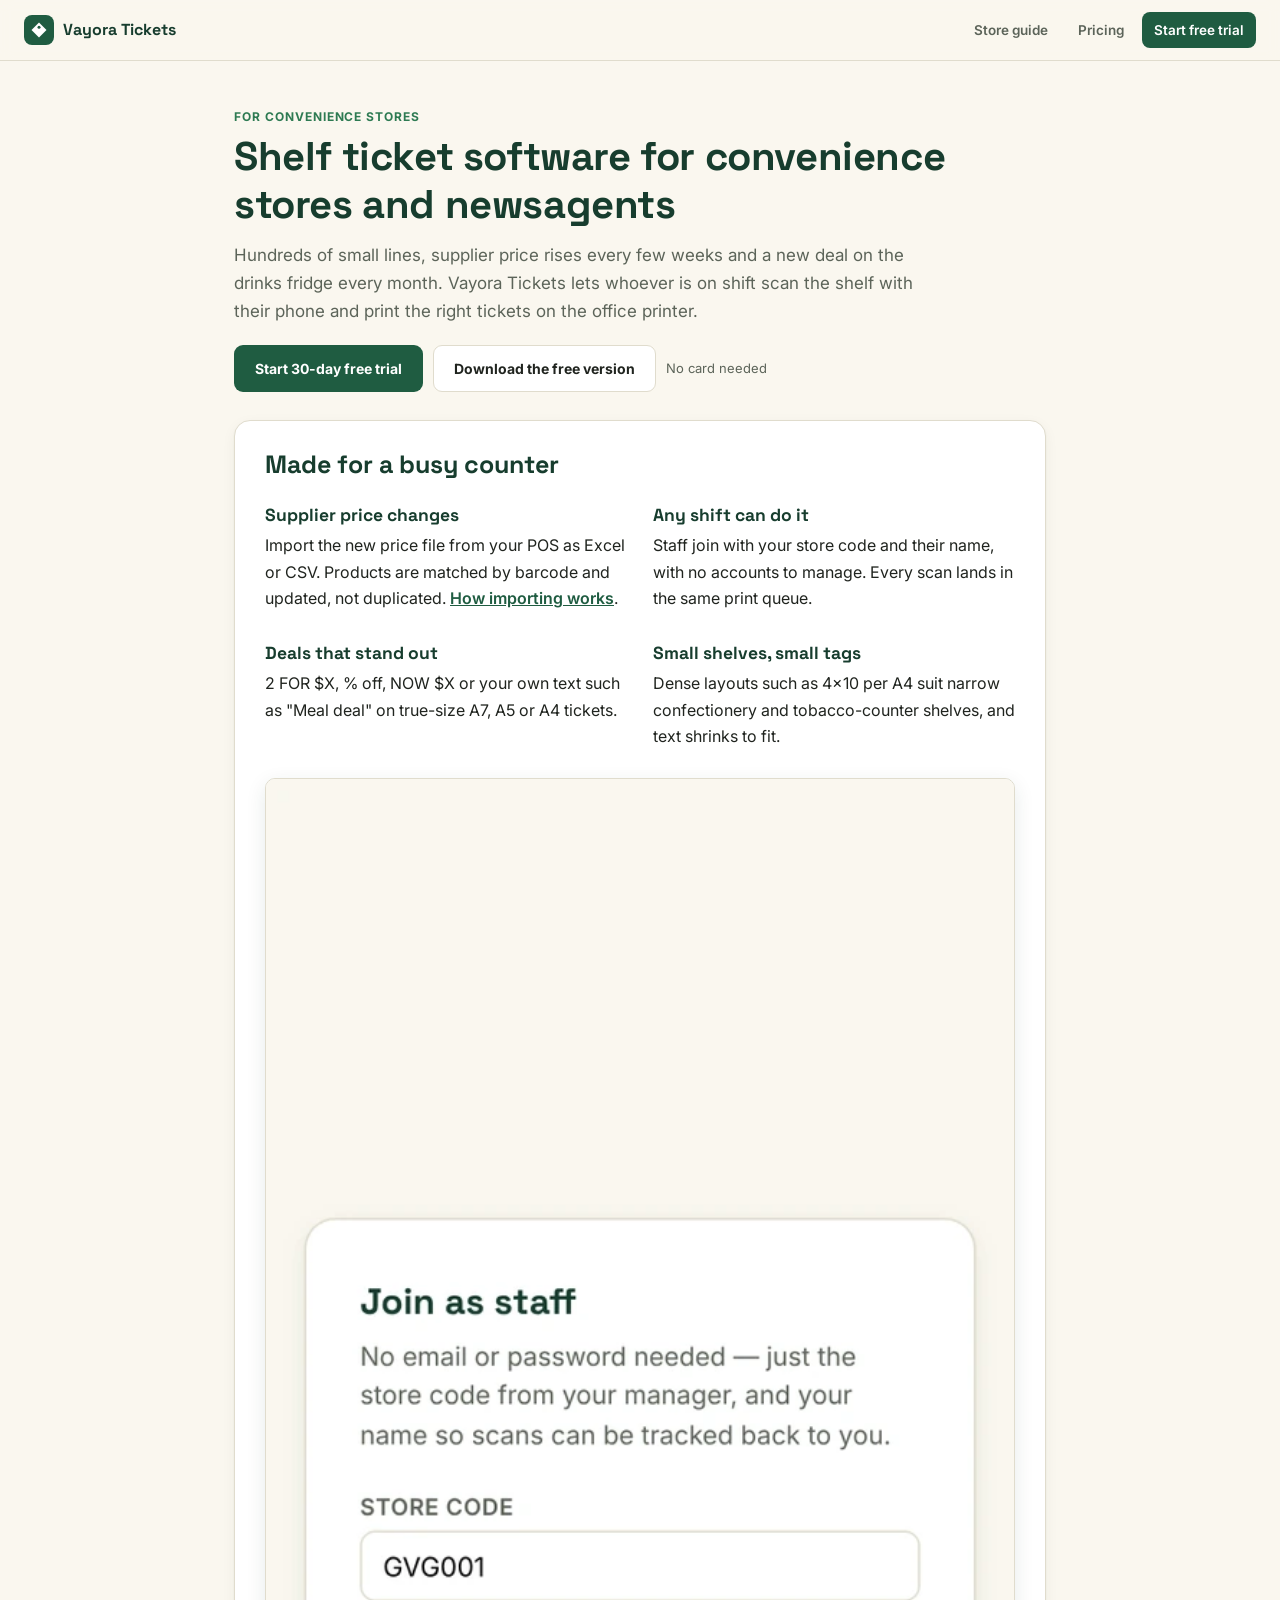
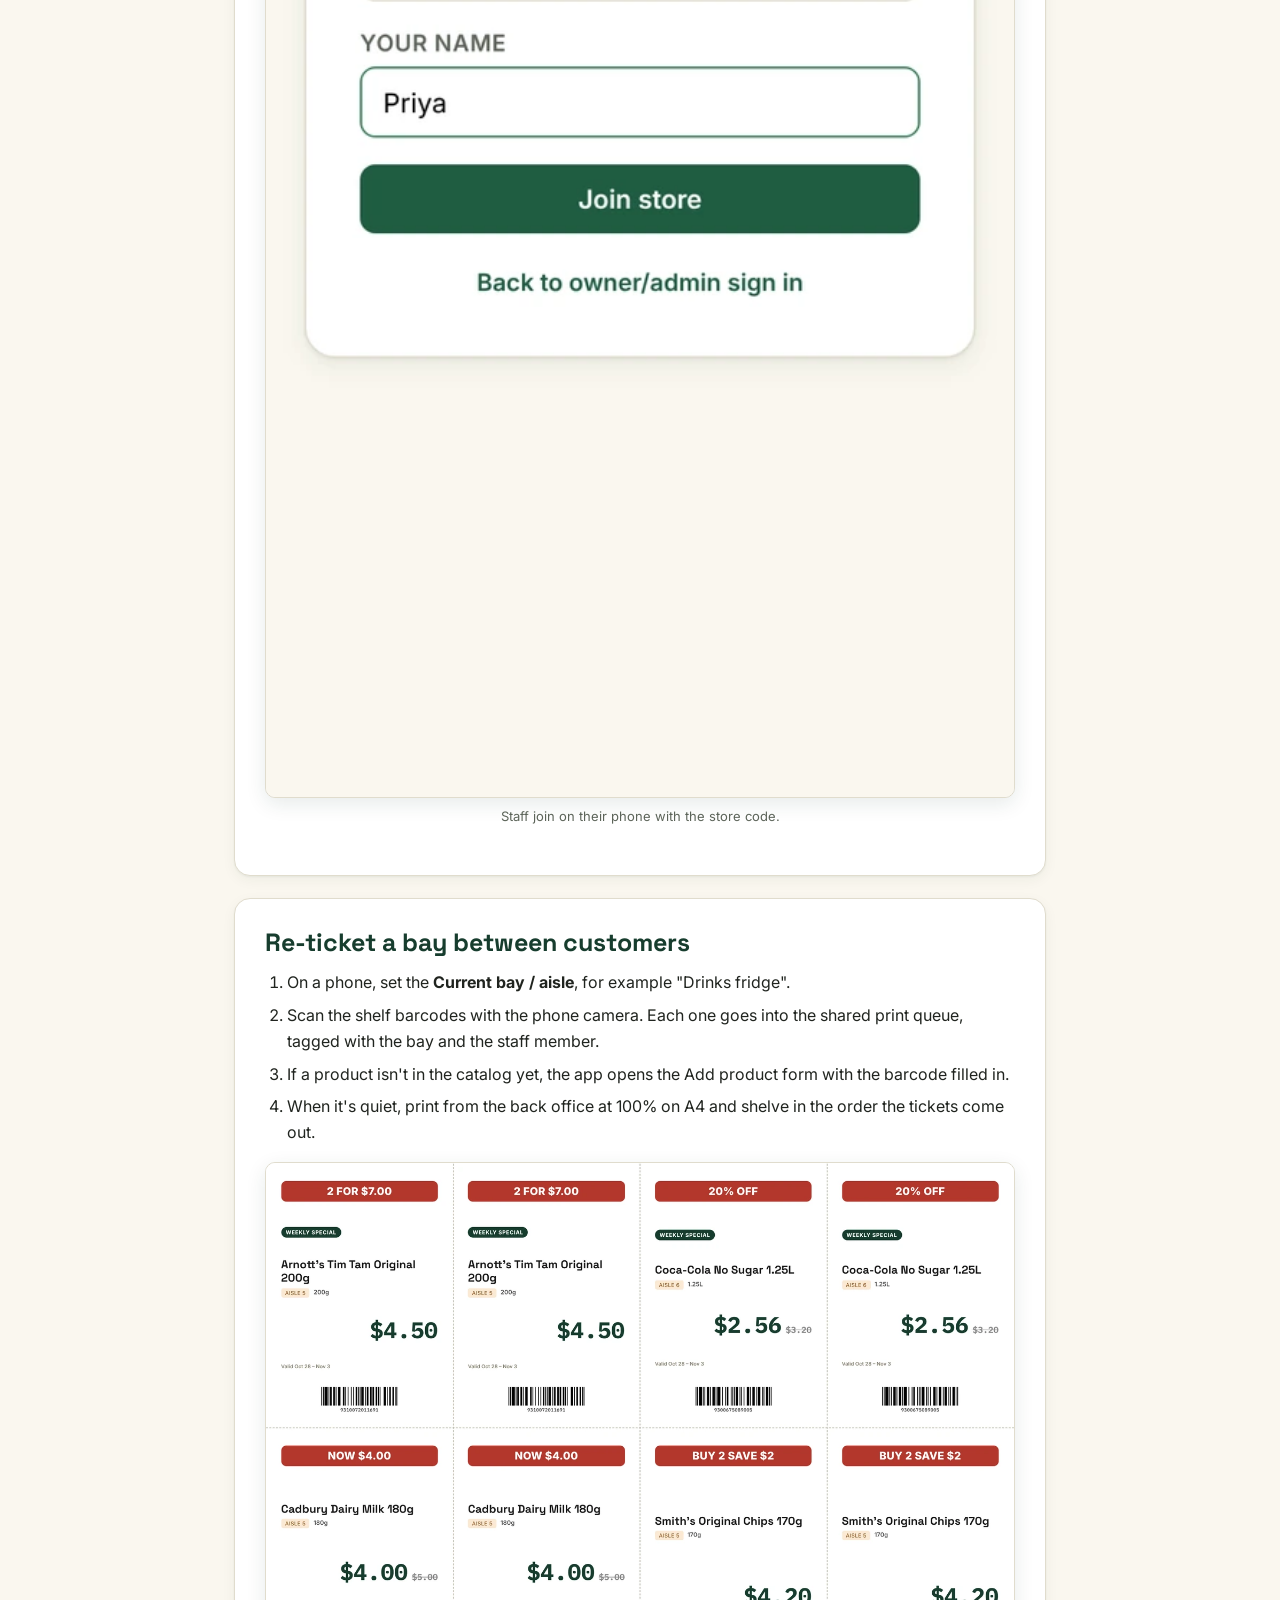
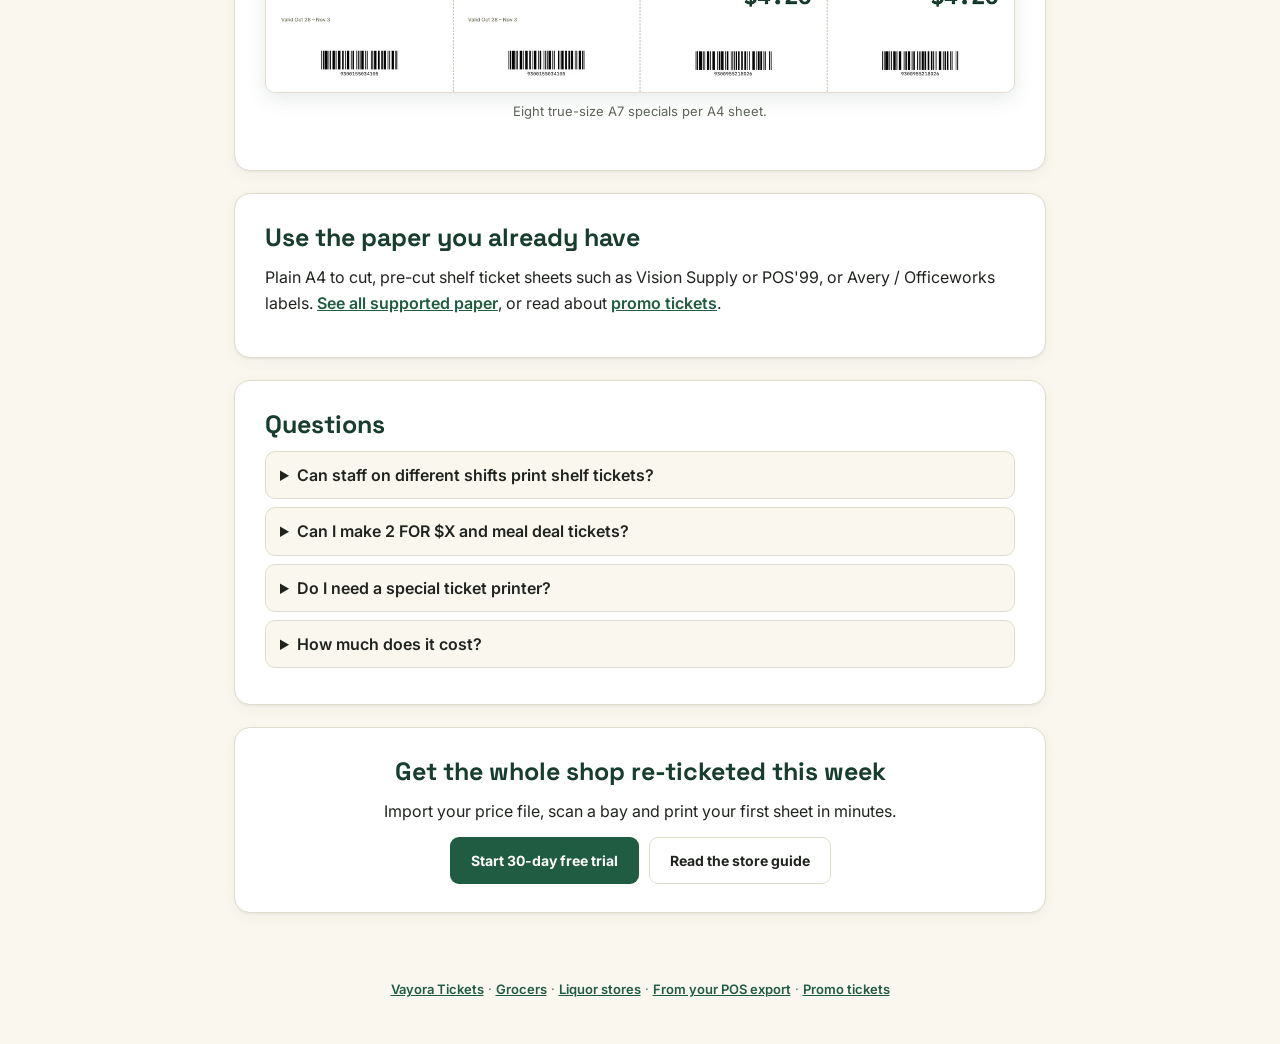
==== convenience-store-shelf-tickets/index.html @ 5152f75c "Add search pages: POS export, shelf ticket template, convenience stores Co-Authored-By: Claude Opus " ====
<!DOCTYPE html>
<html lang="en-AU">
<head>
<meta charset="UTF-8">
<meta name="viewport" content="width=device-width, initial-scale=1.0">
<title>Shelf ticket software for convenience stores and newsagents — Vayora Tickets</title>
<meta name="description" content="Shelf tickets for convenience stores, newsagents and service station shops: frequent supplier price changes, meal deals and 2 FOR $X specials, and staff on every shift scanning from their phones.">
<link rel="canonical" href="https://vayora.au/convenience-store-shelf-tickets/">
<meta property="og:title" content="Shelf ticket software for convenience stores">
<meta property="og:description" content="Keep up with supplier price changes and combo deals. Staff scan from their phones; tickets print on any office printer.">
<meta property="og:image" content="https://vayora.au/og-image.png">
<meta property="og:image:width" content="1200">
<meta property="og:image:height" content="630">
<meta property="og:type" content="article">
<meta property="og:url" content="https://vayora.au/convenience-store-shelf-tickets/">
<meta property="og:site_name" content="Vayora Tickets">
<meta property="og:locale" content="en_AU">
<meta name="twitter:card" content="summary_large_image">
<link rel="icon" href="https://tickets.vayora.au/icon-192.png" type="image/png">
<link rel="preconnect" href="https://fonts.googleapis.com">
<link href="https://fonts.googleapis.com/css2?family=Space+Grotesk:wght@500;600;700&family=Inter:wght@400;500;600;700&display=swap" rel="stylesheet">
<link rel="stylesheet" href="/assets/landing.css">
<script type="application/ld+json">
{
  "@context": "https://schema.org",
  "@graph": [
    {"@type": "BreadcrumbList", "itemListElement": [
      {"@type": "ListItem", "position": 1, "name": "Vayora Tickets", "item": "https://vayora.au/"},
      {"@type": "ListItem", "position": 2, "name": "Shelf tickets for convenience stores", "item": "https://vayora.au/convenience-store-shelf-tickets/"}
    ]},
    {"@type": "FAQPage", "mainEntity": [
      {"@type": "Question", "name": "Can staff on different shifts print shelf tickets?", "acceptedAnswer": {"@type": "Answer", "text": "Yes. Staff open the app on their phone, tap I'm on staff and enter your store code and their name. No accounts are needed, and each scan and print is tagged with who did it."}},
      {"@type": "Question", "name": "Can I make 2 FOR $X and meal deal tickets?", "acceptedAnswer": {"@type": "Answer", "text": "Yes. Promo tickets support 2 FOR $X, % off, NOW $X with the old price struck through, or your own text, in A7, A5 or A4."}},
      {"@type": "Question", "name": "Do I need a special ticket printer?", "acceptedAnswer": {"@type": "Answer", "text": "No. Any office printer that prints A4 works, on plain paper or pre-cut shelf ticket sheets."}}
    ]}
  ]
}
</script>
</head>
<body>
<header class="top">
  <a class="brand" href="/"><span class="mark"><svg width="18" height="18" viewBox="0 0 24 24" fill="none"><path d="M12 2L22 12L12 22L2 12L12 2Z" fill="#fff"/><circle cx="12" cy="8.2" r="2" fill="#1f5c41"/></svg></span><span>Vayora Tickets</span></a>
  <nav><a href="/guide/">Store guide</a><a href="/#pricing">Pricing</a><a class="cta" href="https://tickets.vayora.au/?signup=1">Start free trial</a></nav>
</header>

<div class="cover">
  <div class="kicker">For convenience stores</div>
  <h1>Shelf ticket software for convenience stores and newsagents</h1>
  <p class="sub">Hundreds of small lines, supplier price rises every few weeks and a new deal on the drinks fridge every month. Vayora Tickets lets whoever is on shift scan the shelf with their phone and print the right tickets on the office printer.</p>
  <div class="btns">
    <a class="btn primary" href="https://tickets.vayora.au/?signup=1">Start 30-day free trial</a>
    <a class="btn ghost" href="/free/Vayora-Tickets-Free.html">Download the free version</a>
    <span class="note">No card needed</span>
  </div>
</div>

<main>
<section>
<h2 id="why">Made for a busy counter</h2>
<div class="points">
  <div><h3>Supplier price changes</h3><p>Import the new price file from your POS as Excel or CSV. Products are matched by barcode and updated, not duplicated. <a href="/pos-export-shelf-tickets/">How importing works</a>.</p></div>
  <div><h3>Any shift can do it</h3><p>Staff join with your store code and their name, with no accounts to manage. Every scan lands in the same print queue.</p></div>
  <div><h3>Deals that stand out</h3><p>2 FOR $X, % off, NOW $X or your own text such as "Meal deal" on true-size A7, A5 or A4 tickets.</p></div>
  <div><h3>Small shelves, small tags</h3><p>Dense layouts such as 4×10 per A4 suit narrow confectionery and tobacco-counter shelves, and text shrinks to fit.</p></div>
</div>
<figure class="shot"><img src="/guide/img/o17-phone-staff-join.webp" alt="A staff member joining the store on a phone with the store code" loading="lazy"><figcaption>Staff join on their phone with the store code.</figcaption></figure>
</section>

<section>
<h2 id="walk">Re-ticket a bay between customers</h2>
<ol>
  <li>On a phone, set the <b>Current bay / aisle</b>, for example "Drinks fridge".</li>
  <li>Scan the shelf barcodes with the phone camera. Each one goes into the shared print queue, tagged with the bay and the staff member.</li>
  <li>If a product isn't in the catalog yet, the app opens the Add product form with the barcode filled in.</li>
  <li>When it's quiet, print from the back office at 100% on A4 and shelve in the order the tickets come out.</li>
</ol>
<figure class="shot"><img src="/guide/img/o09b-a7-sheet.webp" alt="A sheet of A7 promo tickets with 2 FOR and percent-off offers" loading="lazy"><figcaption>Eight true-size A7 specials per A4 sheet.</figcaption></figure>
</section>

<section>
<h2 id="paper">Use the paper you already have</h2>
<p>Plain A4 to cut, pre-cut shelf ticket sheets such as Vision Supply or POS'99, or Avery / Officeworks labels. <a href="/shelf-ticket-paper/">See all supported paper</a>, or read about <a href="/promo-tickets/">promo tickets</a>.</p>
</section>

<section>
<h2 id="faq">Questions</h2>
<details><summary>Can staff on different shifts print shelf tickets?</summary><p>Yes. Staff open the app on their phone, tap "I'm on staff" and enter your store code and their name. Each scan and print is tagged with who did it.</p></details>
<details><summary>Can I make 2 FOR $X and meal deal tickets?</summary><p>Yes. Promo tickets support 2 FOR $X, % off, NOW $X with the old price struck through, or your own text, in A7, A5 or A4.</p></details>
<details><summary>Do I need a special ticket printer?</summary><p>No. Any office printer that prints A4, inkjet or laser.</p></details>
<details><summary>How much does it cost?</summary><p>30 days free with no card, then A$25 a month per store with unlimited staff, devices and tickets. <a href="/#pricing">See pricing</a>, or use the <a href="/guide-free/">free download</a> on one computer.</p></details>
</section>

<section class="end">
<h2>Get the whole shop re-ticketed this week</h2>
<p>Import your price file, scan a bay and print your first sheet in minutes.</p>
<div class="btns">
  <a class="btn primary" href="https://tickets.vayora.au/?signup=1">Start 30-day free trial</a>
  <a class="btn ghost" href="/guide/">Read the store guide</a>
</div>
</section>
</main>

<footer>
  <p><a href="/">Vayora Tickets</a> · <a href="/grocery-shelf-tickets/">Grocers</a> · <a href="/liquor-store-shelf-tickets/">Liquor stores</a> · <a href="/pos-export-shelf-tickets/">From your POS export</a> · <a href="/promo-tickets/">Promo tickets</a></p>
</footer>
</body>
</html>
---- assets/landing.css ----
:root{--green-900:#173d2e;--green-700:#1f5c41;--green-600:#2d7a52;--green-100:#e6f0e8;--cream:#faf7ef;--paper:#fff;--ink:#20241f;--ink-soft:#5c6459;--line:#e0dccd;--amber:#d97a1f;--amber-100:#fbe9d4;}
*{box-sizing:border-box;}
body{margin:0;background:var(--cream);color:var(--ink);font-family:Inter,system-ui,sans-serif;font-size:16px;line-height:1.65;-webkit-font-smoothing:antialiased;}
a{color:var(--green-700);font-weight:600;}
h1,h2,h3{font-family:'Space Grotesk',system-ui,sans-serif;color:var(--green-900);line-height:1.2;}
.top{position:sticky;top:0;z-index:5;display:flex;align-items:center;justify-content:space-between;gap:12px;padding:12px 24px;background:rgba(250,247,239,.94);backdrop-filter:blur(6px);border-bottom:1px solid var(--line);}
.brand{display:flex;align-items:center;gap:9px;text-decoration:none;color:var(--green-900);font-family:'Space Grotesk',sans-serif;font-weight:700;font-size:16px;}
.brand .mark{width:30px;height:30px;border-radius:8px;background:var(--green-700);display:flex;align-items:center;justify-content:center;}
.top nav{display:flex;gap:6px;align-items:center;flex-wrap:wrap;}
.top nav a{font-size:13.5px;text-decoration:none;padding:7px 12px;border-radius:8px;color:var(--ink-soft);}
.top nav a:hover{color:var(--green-700);}
.top nav a.cta{background:var(--green-700);color:#fff;}
.cover{max-width:860px;margin:0 auto;padding:46px 24px 6px;}
.cover .kicker{font-size:12px;font-weight:700;letter-spacing:.08em;text-transform:uppercase;color:var(--green-600);}
.cover h1{font-size:40px;margin:6px 0 12px;letter-spacing:-.4px;}
.cover .sub{font-size:17px;color:var(--ink-soft);max-width:680px;margin:0 0 20px;}
.btns{display:flex;gap:10px;flex-wrap:wrap;}
.btn{display:inline-flex;align-items:center;padding:11px 20px;border-radius:9px;font-size:14px;font-weight:700;text-decoration:none;border:1px solid transparent;}
.btn.primary{background:var(--green-700);color:#fff;}
.btn.primary:hover{background:var(--green-900);}
.btn.ghost{border-color:var(--line);color:var(--ink);background:var(--paper);}
.btn.ghost:hover{border-color:var(--green-600);color:var(--green-700);}
.btns .note{font-size:13px;color:var(--ink-soft);align-self:center;}
main{max-width:860px;margin:0 auto;padding:22px 24px 40px;}
main section{background:var(--paper);border:1px solid var(--line);border-radius:16px;padding:28px 30px;margin-bottom:22px;box-shadow:0 1px 2px rgba(23,61,46,.05),0 4px 14px rgba(23,61,46,.05);}
main h2{font-size:25px;margin:0 0 12px;}
main h3{font-size:17.5px;margin:20px 0 6px;}
main p{margin:0 0 12px;}
main ul,main ol{margin:0 0 14px;padding-left:22px;}
main li{margin:0 0 6px;}
.points{display:grid;grid-template-columns:1fr 1fr;gap:6px 26px;}
.points h3{margin-top:14px;}
.tip{border-radius:10px;padding:12px 15px;margin:14px 0;font-size:14.5px;background:var(--green-100);border:1px solid #cfe2d5;color:var(--green-900);}
figure.shot{margin:16px 0 20px;}
figure.shot img{display:block;width:100%;height:auto;border:1px solid var(--line);border-radius:10px;box-shadow:0 6px 20px rgba(23,61,46,.10);background:#fff;}
figure.shot.narrow img{max-width:420px;margin:0 auto;}
figure.shot figcaption{font-size:13px;color:var(--ink-soft);margin-top:8px;text-align:center;}
details{border:1px solid var(--line);border-radius:10px;padding:10px 14px;margin:0 0 8px;background:var(--cream);}
details summary{cursor:pointer;font-weight:600;}
details p{margin:8px 0 2px;font-size:15px;}
.end{text-align:center;}
.end .btns{justify-content:center;}
footer{text-align:center;font-size:13px;color:var(--ink-soft);padding:0 24px 40px;}
footer p{margin:4px 0;}
@media (max-width:600px){
  .top{padding:10px 16px;}
  .top nav a:not(.cta){display:none;}
  .cover{padding:32px 16px 4px;}
  .cover h1{font-size:30px;}
  main{padding:18px 16px 32px;}
  main section{padding:22px 18px;}
  .points{grid-template-columns:1fr;}
}
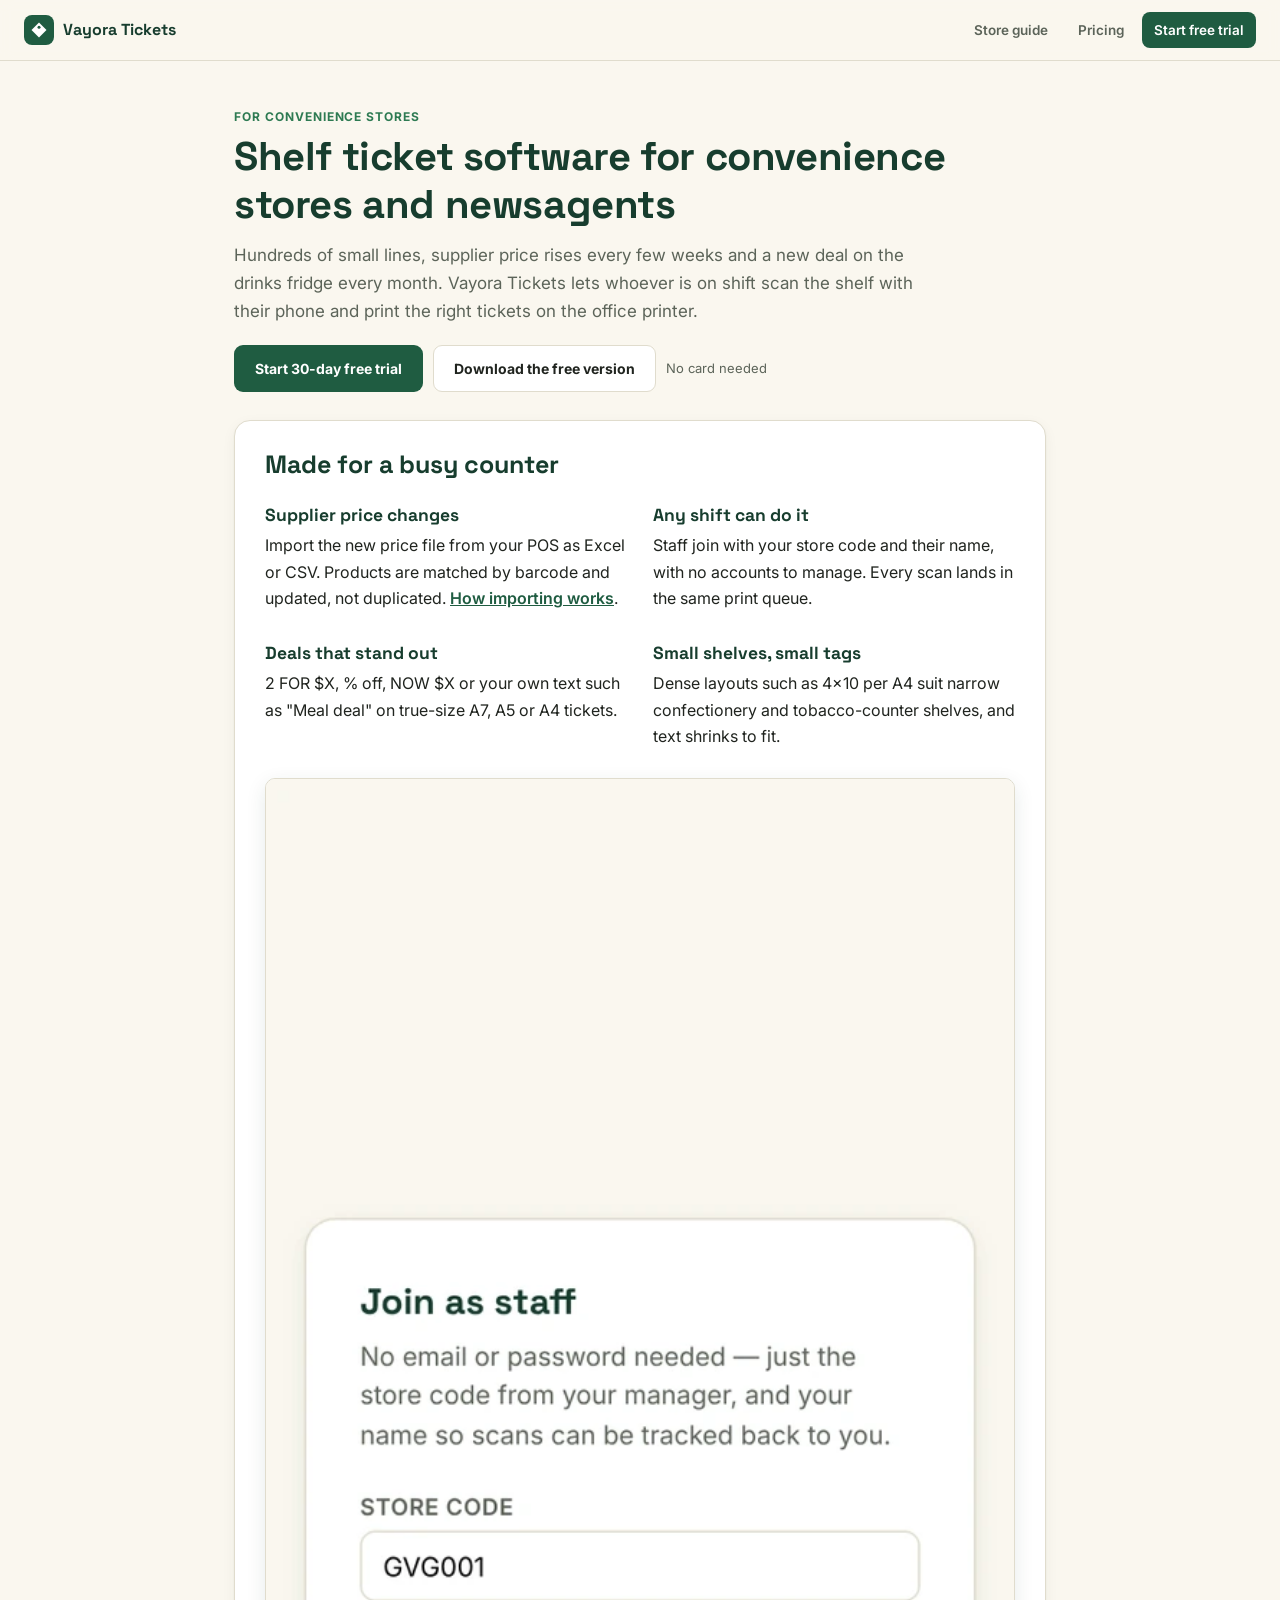
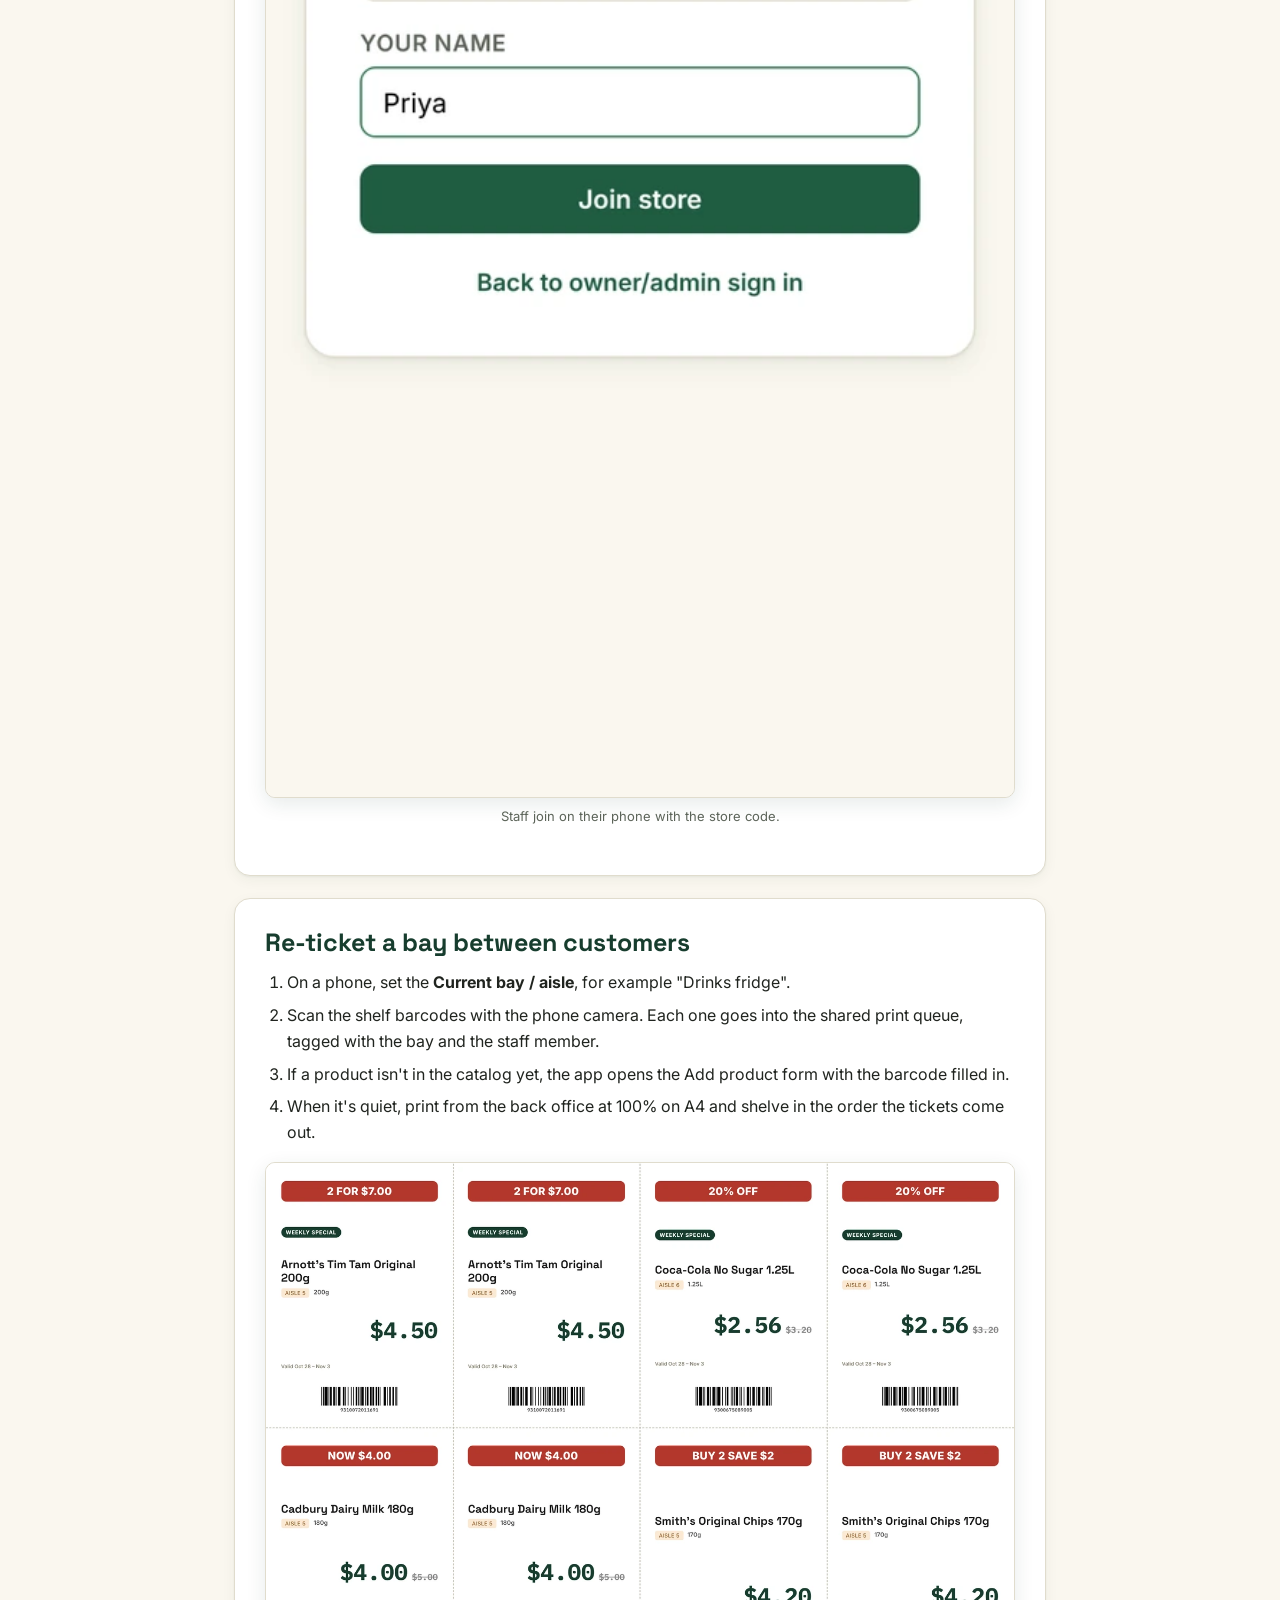
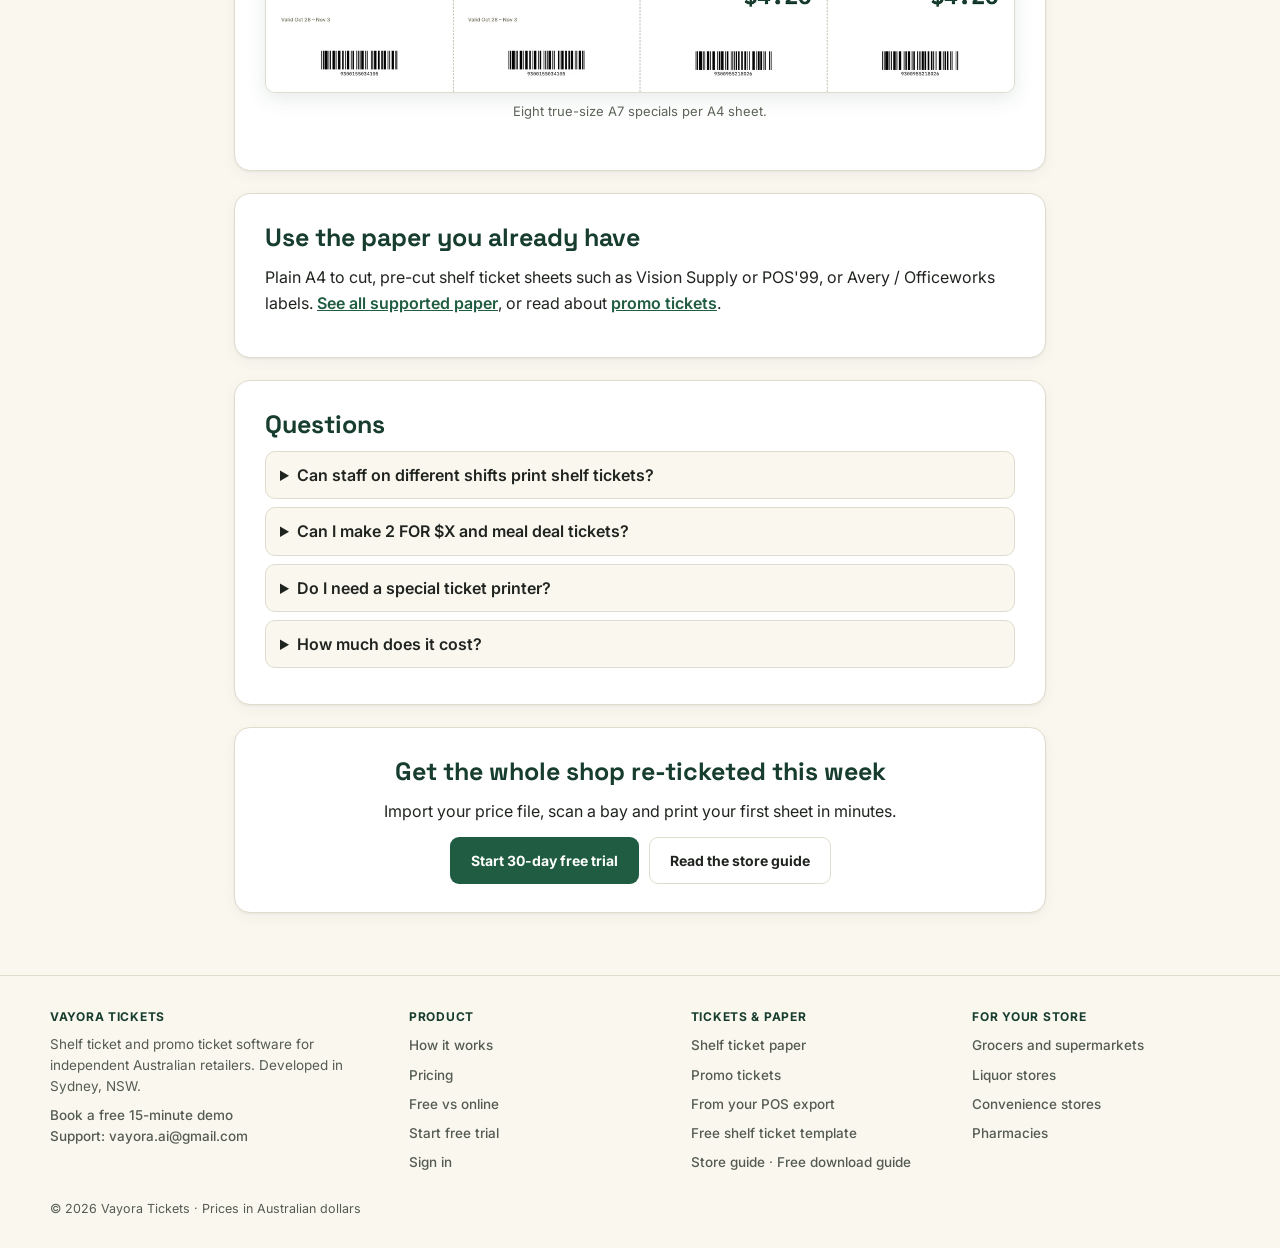
==== commit 7a7afcbb: "Phase 1: conversion homepage, real screenshots, demo CTA, free vs online table, shared footer, mobil" ====
--- a/convenience-store-shelf-tickets/index.html
+++ b/convenience-store-shelf-tickets/index.html
@@ -36,14 +36,28 @@
   ]
 }
 </script>
+<style id="site-footer-css">
+footer.site{border-top:1px solid #e0dccd;padding:34px 32px 30px;font-size:13.5px;color:#545c52;text-align:left;font-family:Inter,system-ui,sans-serif;}
+footer.site .foot-in{max-width:1180px;margin:0 auto;display:grid;grid-template-columns:1.3fr 1fr 1fr 1fr;gap:24px;}
+footer.site h2{font-family:Inter,system-ui,sans-serif;font-size:12px;text-transform:uppercase;letter-spacing:.06em;color:#173d2e;margin:0 0 10px;}
+footer.site ul{list-style:none;margin:0;padding:0;}
+footer.site li{margin:0 0 7px;}
+footer.site a{color:#545c52;text-decoration:none;font-weight:500;}
+footer.site a:hover{color:#1f5c41;text-decoration:underline;}
+footer.site p{margin:0 0 8px;line-height:1.55;}
+footer.site .foot-legal{max-width:1180px;margin:18px auto 0;font-size:12.5px;}
+@media (max-width:860px){footer.site .foot-in{grid-template-columns:1fr 1fr;}}
+@media (max-width:520px){footer.site{padding:28px 20px;}footer.site .foot-in{grid-template-columns:1fr;}}
+@media print{footer.site{display:none;}}
+</style>
 </head>
 <body>
 <header class="top">
   <a class="brand" href="/"><span class="mark"><svg width="18" height="18" viewBox="0 0 24 24" fill="none"><path d="M12 2L22 12L12 22L2 12L12 2Z" fill="#fff"/><circle cx="12" cy="8.2" r="2" fill="#1f5c41"/></svg></span><span>Vayora Tickets</span></a>
-  <nav><a href="/guide/">Store guide</a><a href="/#pricing">Pricing</a><a class="cta" href="https://tickets.vayora.au/?signup=1">Start free trial</a></nav>
+  <nav><a href="/guide/">Store guide</a><a class="keep" href="/#pricing">Pricing</a><a class="cta" href="https://tickets.vayora.au/?signup=1">Start free trial</a></nav>
 </header>
 
-<div class="cover">
+<div class="cover" role="region" aria-label="Introduction">
   <div class="kicker">For convenience stores</div>
   <h1>Shelf ticket software for convenience stores and newsagents</h1>
   <p class="sub">Hundreds of small lines, supplier price rises every few weeks and a new deal on the drinks fridge every month. Vayora Tickets lets whoever is on shift scan the shelf with their phone and print the right tickets on the office printer.</p>
@@ -100,8 +114,44 @@
 </section>
 </main>
 
-<footer>
-  <p><a href="/">Vayora Tickets</a> · <a href="/grocery-shelf-tickets/">Grocers</a> · <a href="/liquor-store-shelf-tickets/">Liquor stores</a> · <a href="/pos-export-shelf-tickets/">From your POS export</a> · <a href="/promo-tickets/">Promo tickets</a></p>
+<footer class="site">
+  <div class="foot-in">
+    <div>
+      <h2>Vayora Tickets</h2>
+      <p>Shelf ticket and promo ticket software for independent Australian retailers. Developed in Sydney, NSW.</p>
+      <p><a href="mailto:tarun@vayora.au?subject=Vayora%20Tickets%20%E2%80%94%20Demo%20Request&amp;body=Hi%20Tarun%2C%0D%0A%0D%0AI%27d%20like%20to%20book%20a%20free%2015-minute%20demo%20of%20Vayora%20Tickets.%0D%0A%0D%0AStore%20name%20(optional)%3A%20%0D%0ASuburb%20(optional)%3A%20%0D%0AContact%20number%20(optional)%3A%20%0D%0APreferred%20day%20and%20time%20(optional)%3A%20%0D%0A%0D%0AThanks" data-ev="demo_request" data-loc="footer">Book a free 15-minute demo</a><br><a href="mailto:vayora.ai@gmail.com">Support: vayora.ai@gmail.com</a></p>
+    </div>
+    <nav aria-label="Product">
+      <h2>Product</h2>
+      <ul>
+        <li><a href="/#how-it-works">How it works</a></li>
+        <li><a class="keep" href="/#pricing">Pricing</a></li>
+        <li><a href="/#free">Free vs online</a></li>
+        <li><a href="https://tickets.vayora.au/?signup=1">Start free trial</a></li>
+        <li><a href="https://tickets.vayora.au">Sign in</a></li>
+      </ul>
+    </nav>
+    <nav aria-label="Tickets and paper">
+      <h2>Tickets &amp; paper</h2>
+      <ul>
+        <li><a href="/shelf-ticket-paper/">Shelf ticket paper</a></li>
+        <li><a href="/promo-tickets/">Promo tickets</a></li>
+        <li><a href="/pos-export-shelf-tickets/">From your POS export</a></li>
+        <li><a href="/shelf-ticket-template/">Free shelf ticket template</a></li>
+        <li><a href="/guide/">Store guide</a> · <a href="/guide-free/">Free download guide</a></li>
+      </ul>
+    </nav>
+    <nav aria-label="Store types">
+      <h2>For your store</h2>
+      <ul>
+        <li><a href="/grocery-shelf-tickets/">Grocers and supermarkets</a></li>
+        <li><a href="/liquor-store-shelf-tickets/">Liquor stores</a></li>
+        <li><a href="/convenience-store-shelf-tickets/">Convenience stores</a></li>
+        <li><a href="/pharmacy-shelf-tickets/">Pharmacies</a></li>
+      </ul>
+    </nav>
+  </div>
+  <p class="foot-legal">© 2026 Vayora Tickets · Prices in Australian dollars</p>
 </footer>
 </body>
 </html>
--- a/assets/landing.css
+++ b/assets/landing.css
@@ -44,7 +44,7 @@
 footer p{margin:4px 0;}
 @media (max-width:600px){
   .top{padding:10px 16px;}
-  .top nav a:not(.cta){display:none;}
+  .top nav a:not(.cta):not(.keep){display:none;}
   .cover{padding:32px 16px 4px;}
   .cover h1{font-size:30px;}
   main{padding:18px 16px 32px;}
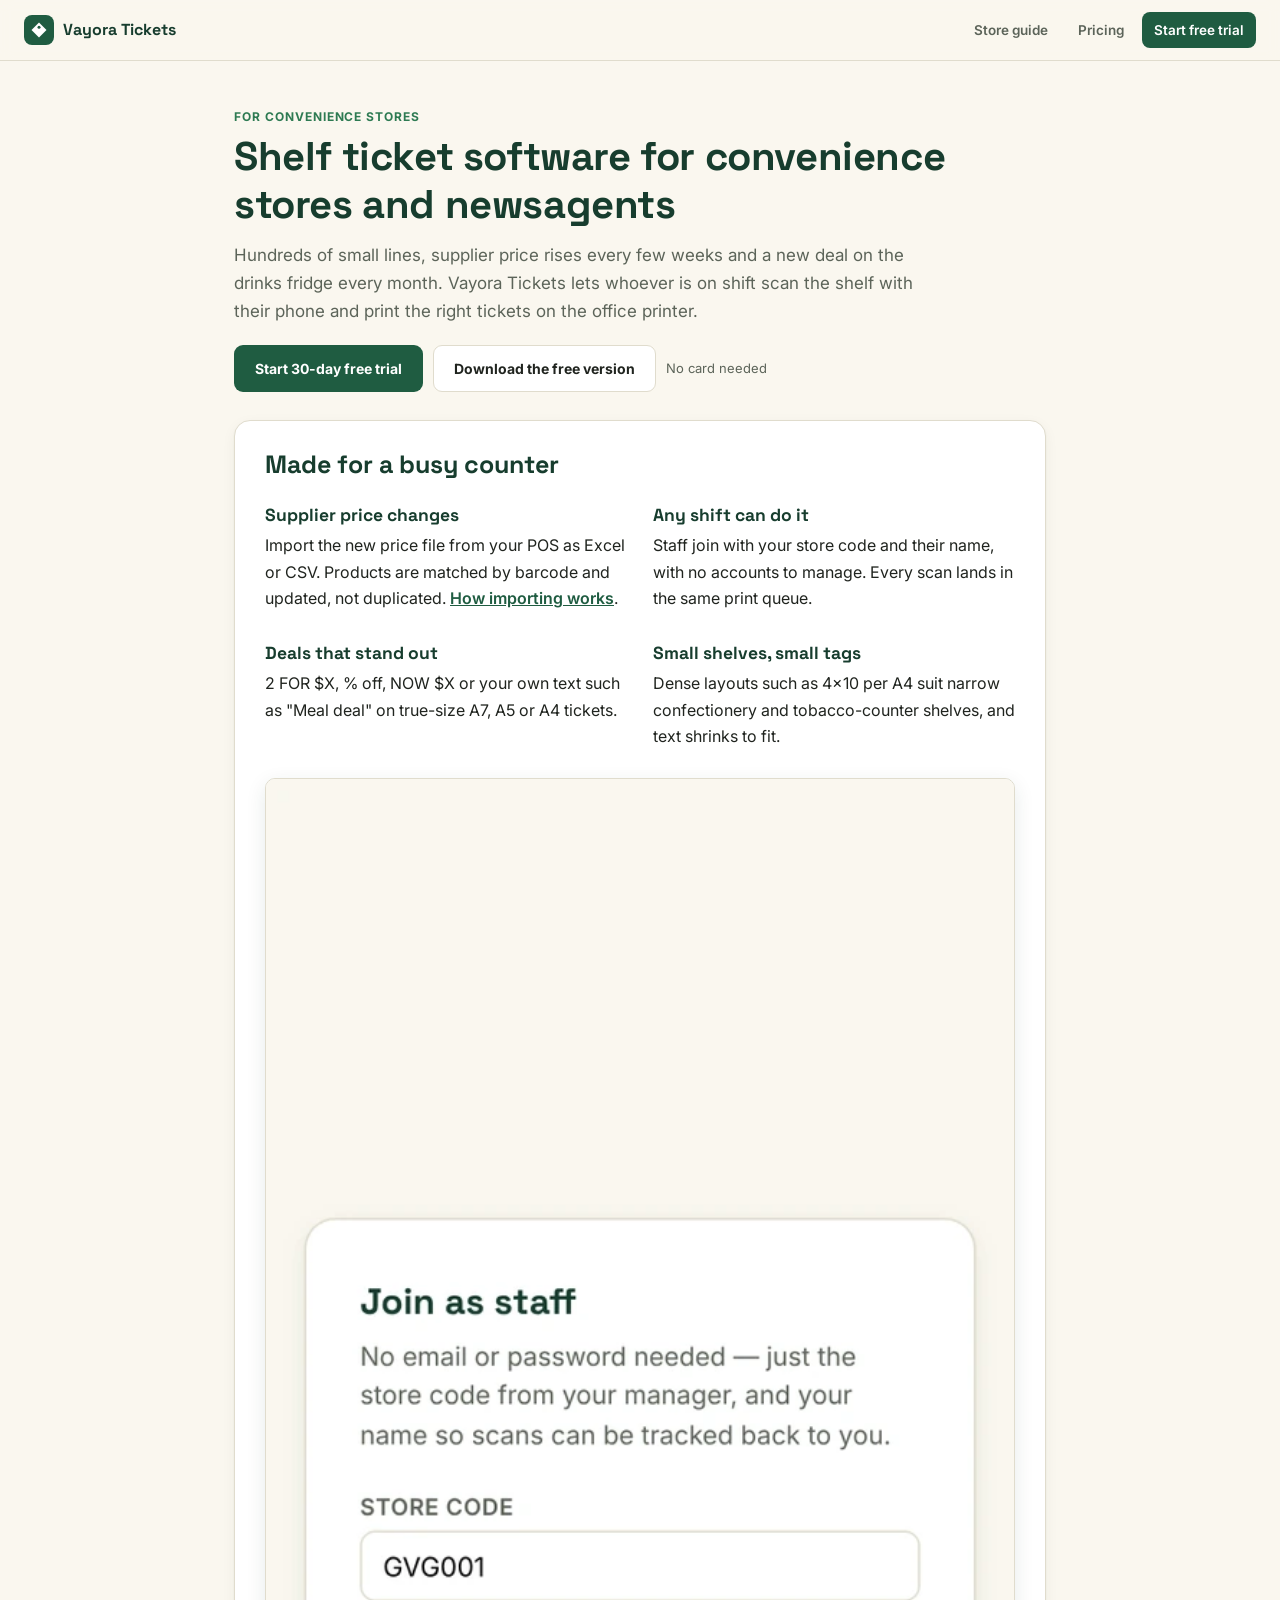
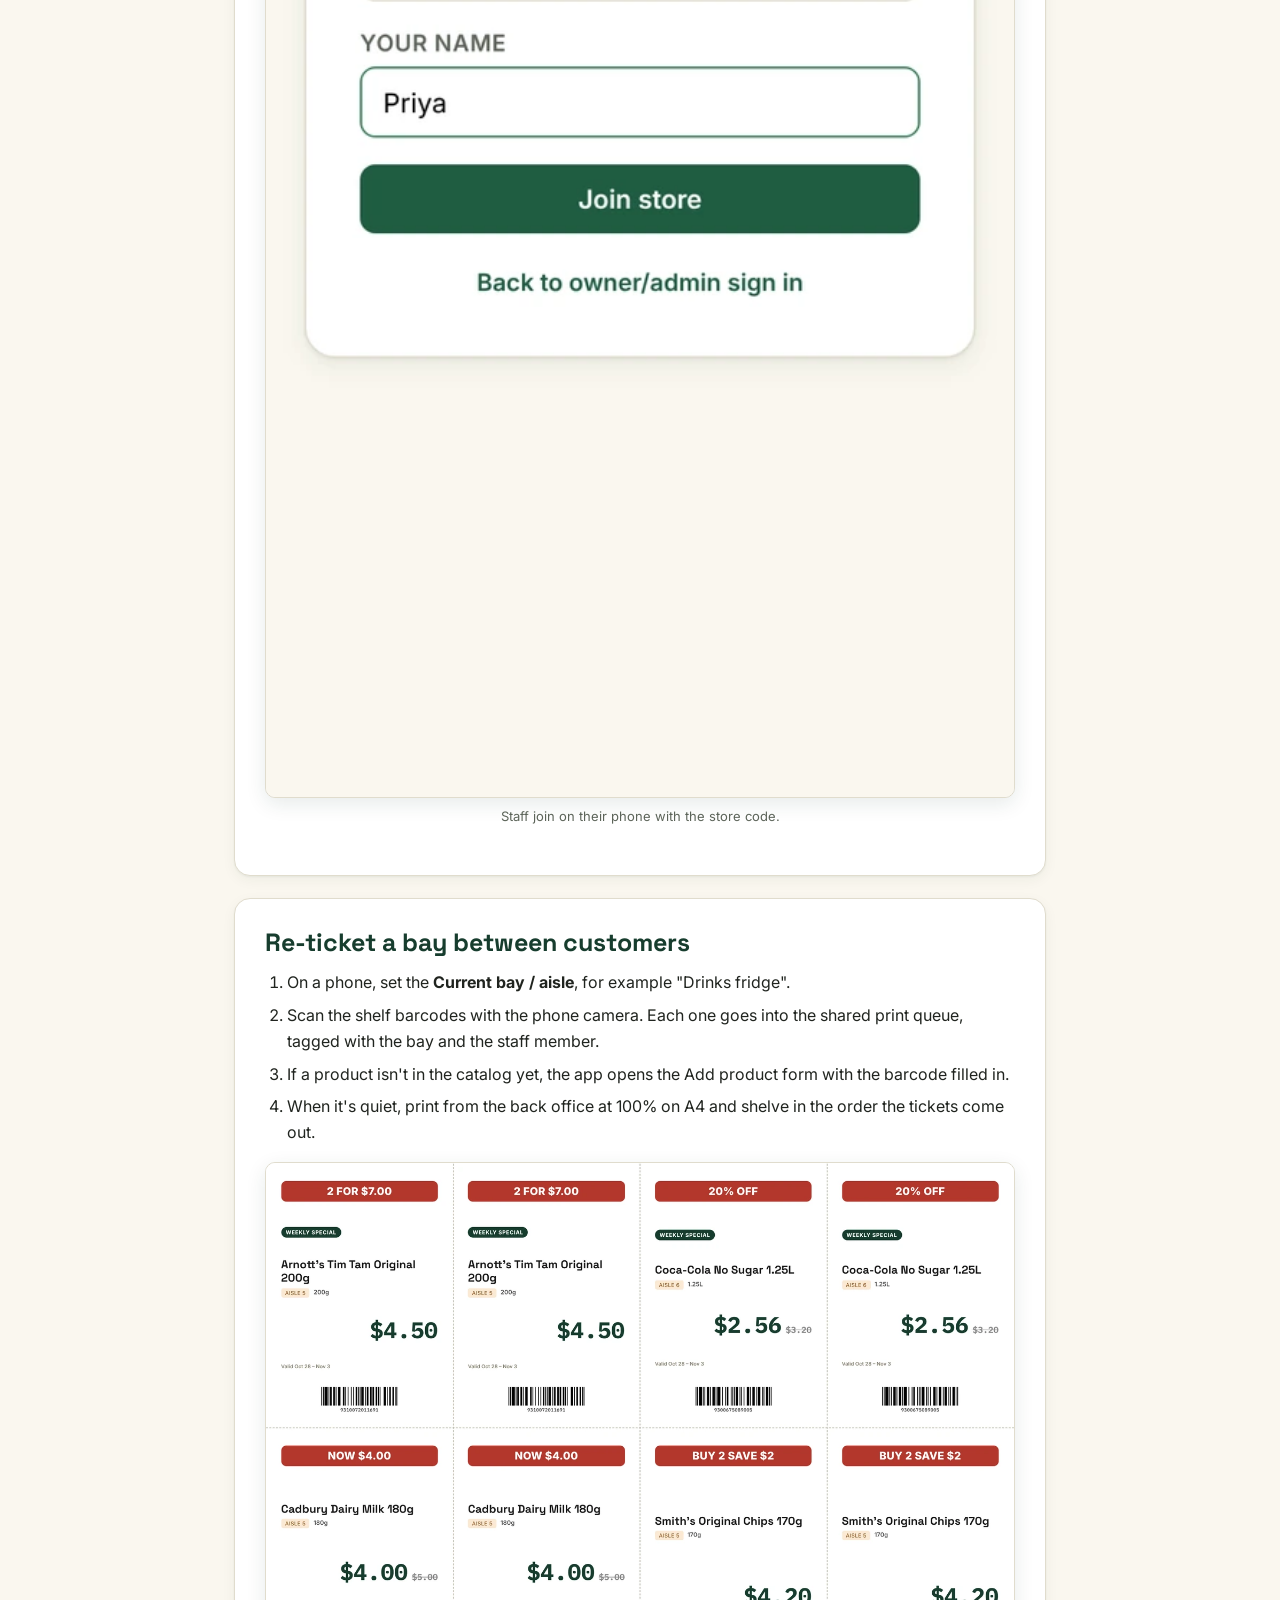
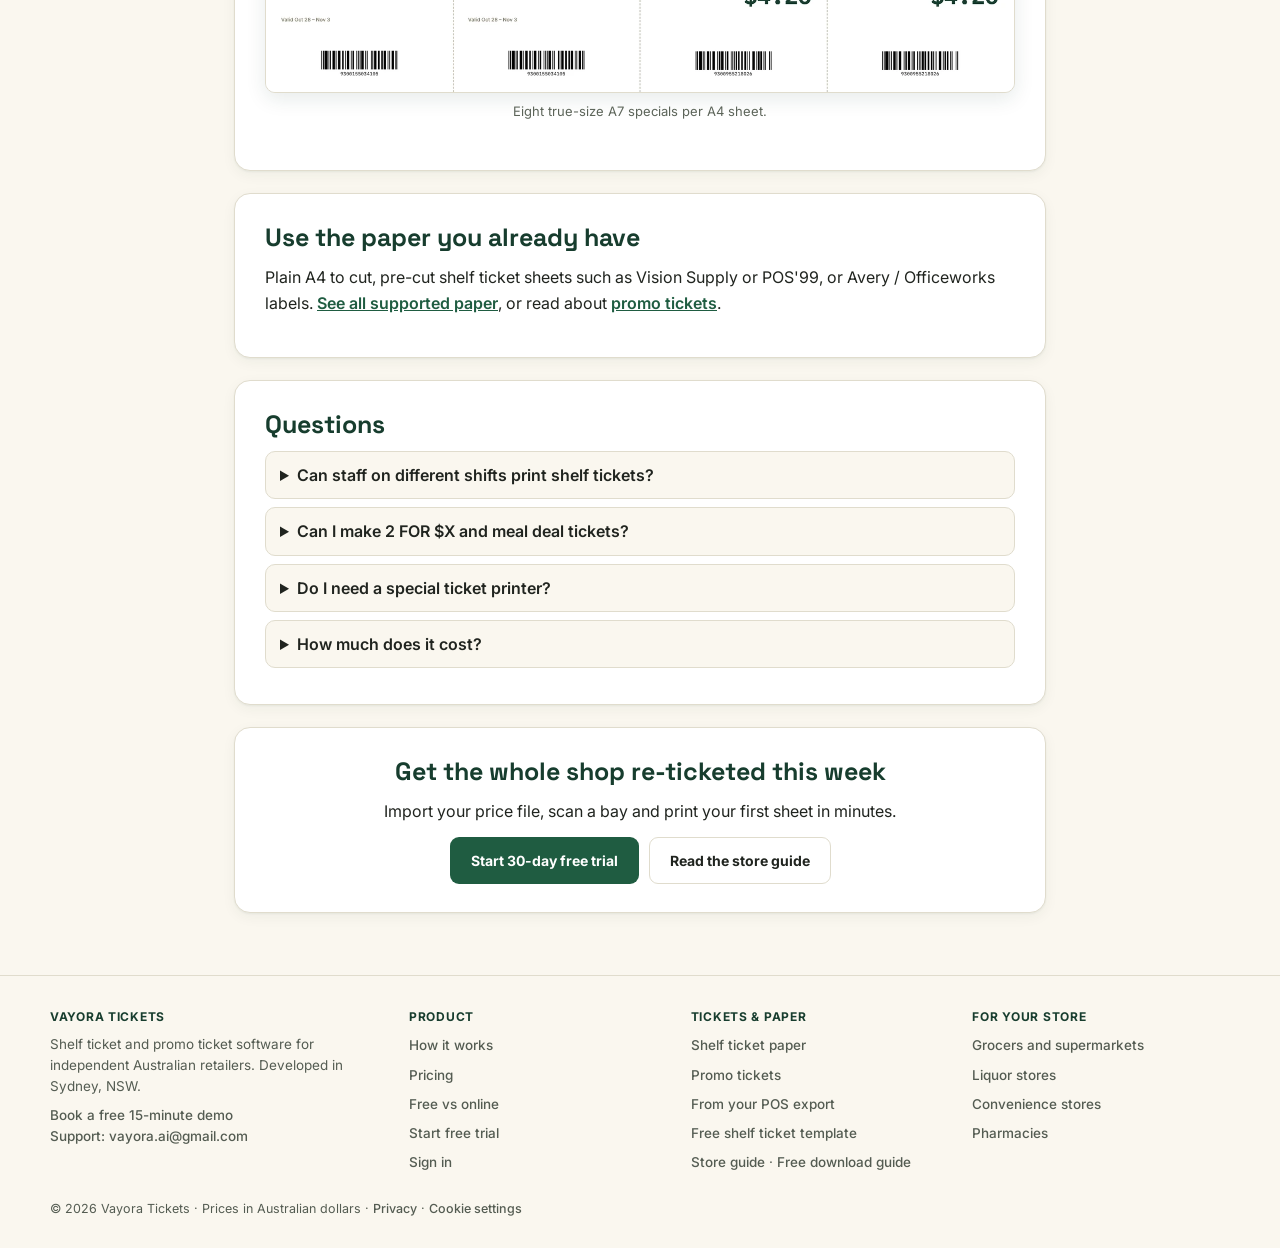
==== commit 79b053c7: "Phase 2 (site): consent-first GA4, conversion click events, UTM attribution cookie, privacy page - G" ====
--- a/convenience-store-shelf-tickets/index.html
+++ b/convenience-store-shelf-tickets/index.html
@@ -50,6 +50,7 @@
 @media (max-width:520px){footer.site{padding:28px 20px;}footer.site .foot-in{grid-template-columns:1fr;}}
 @media print{footer.site{display:none;}}
 </style>
+<script src="/assets/vt-analytics.js" defer></script>
 </head>
 <body>
 <header class="top">
@@ -151,7 +152,7 @@
       </ul>
     </nav>
   </div>
-  <p class="foot-legal">© 2026 Vayora Tickets · Prices in Australian dollars</p>
+  <p class="foot-legal">© 2026 Vayora Tickets · Prices in Australian dollars · <a href="/privacy/">Privacy</a> · <a href="#" data-vt-consent-open>Cookie settings</a></p>
 </footer>
 </body>
 </html>
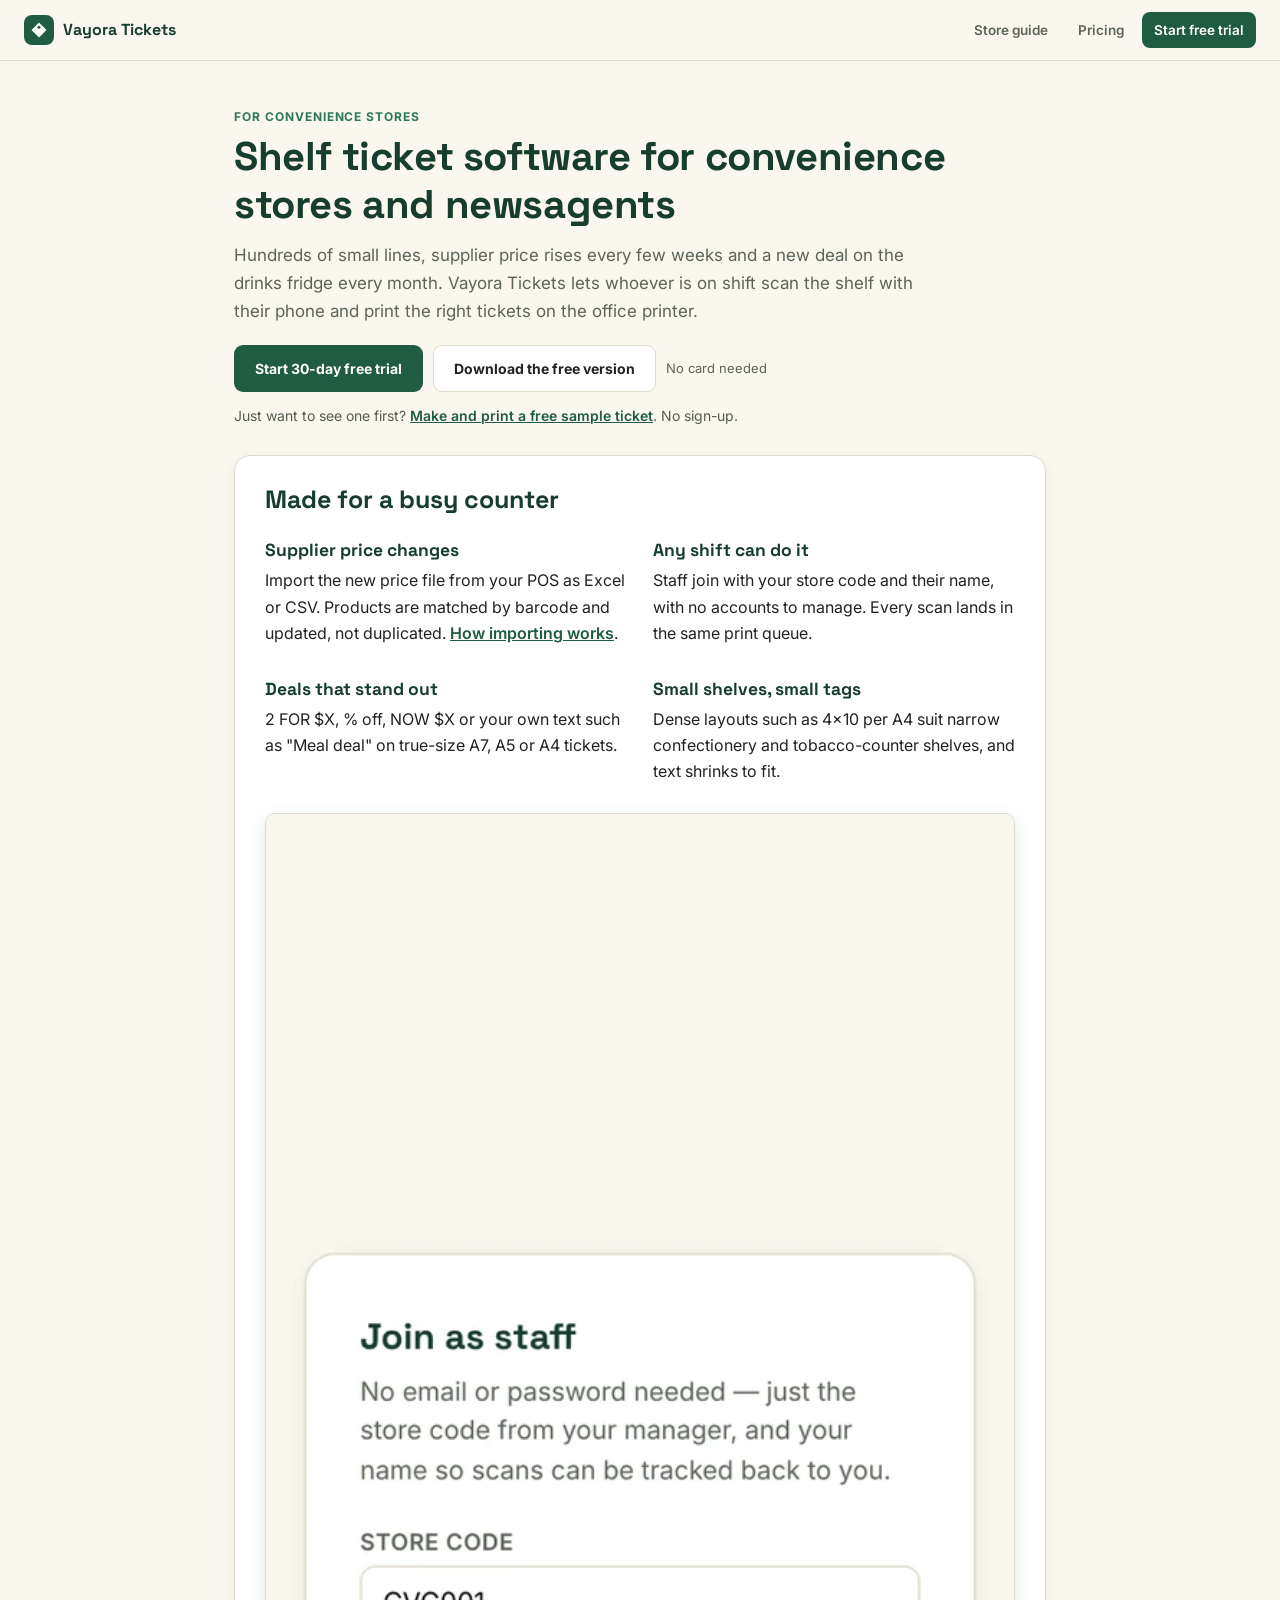
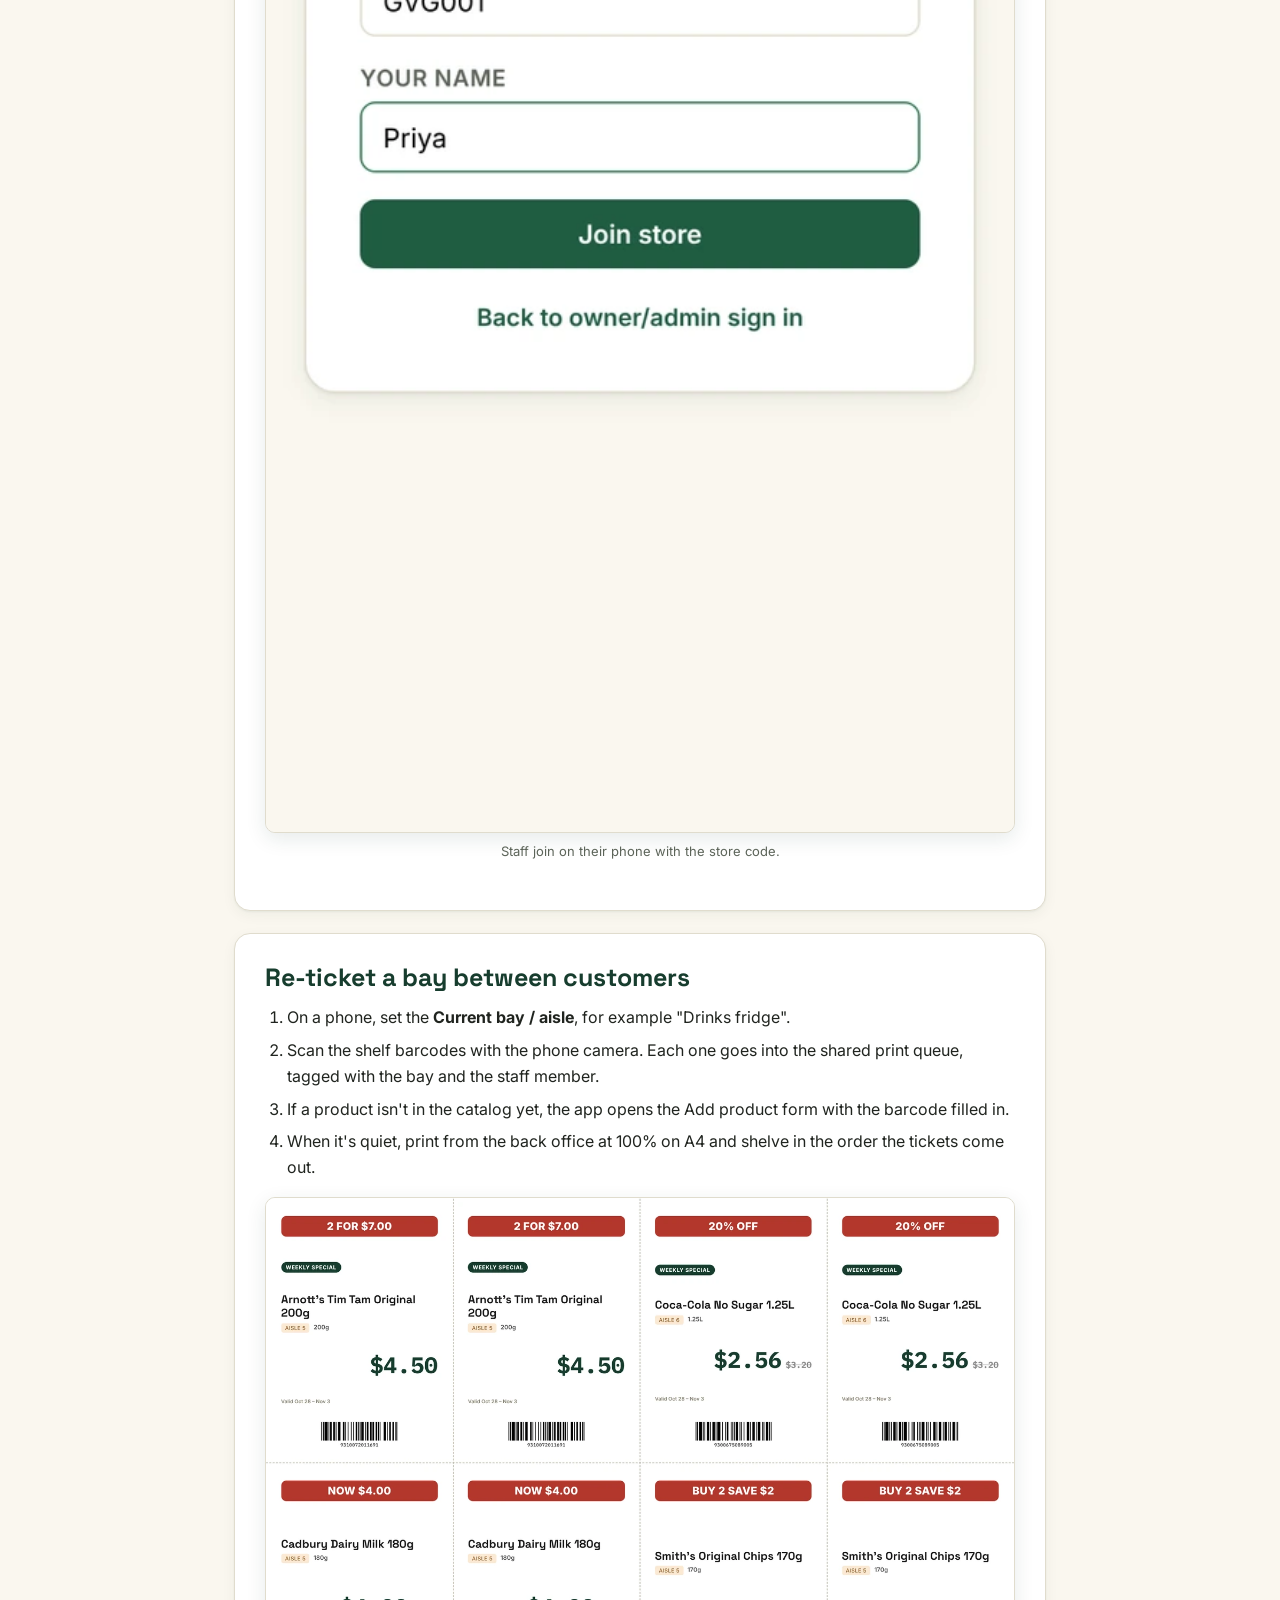
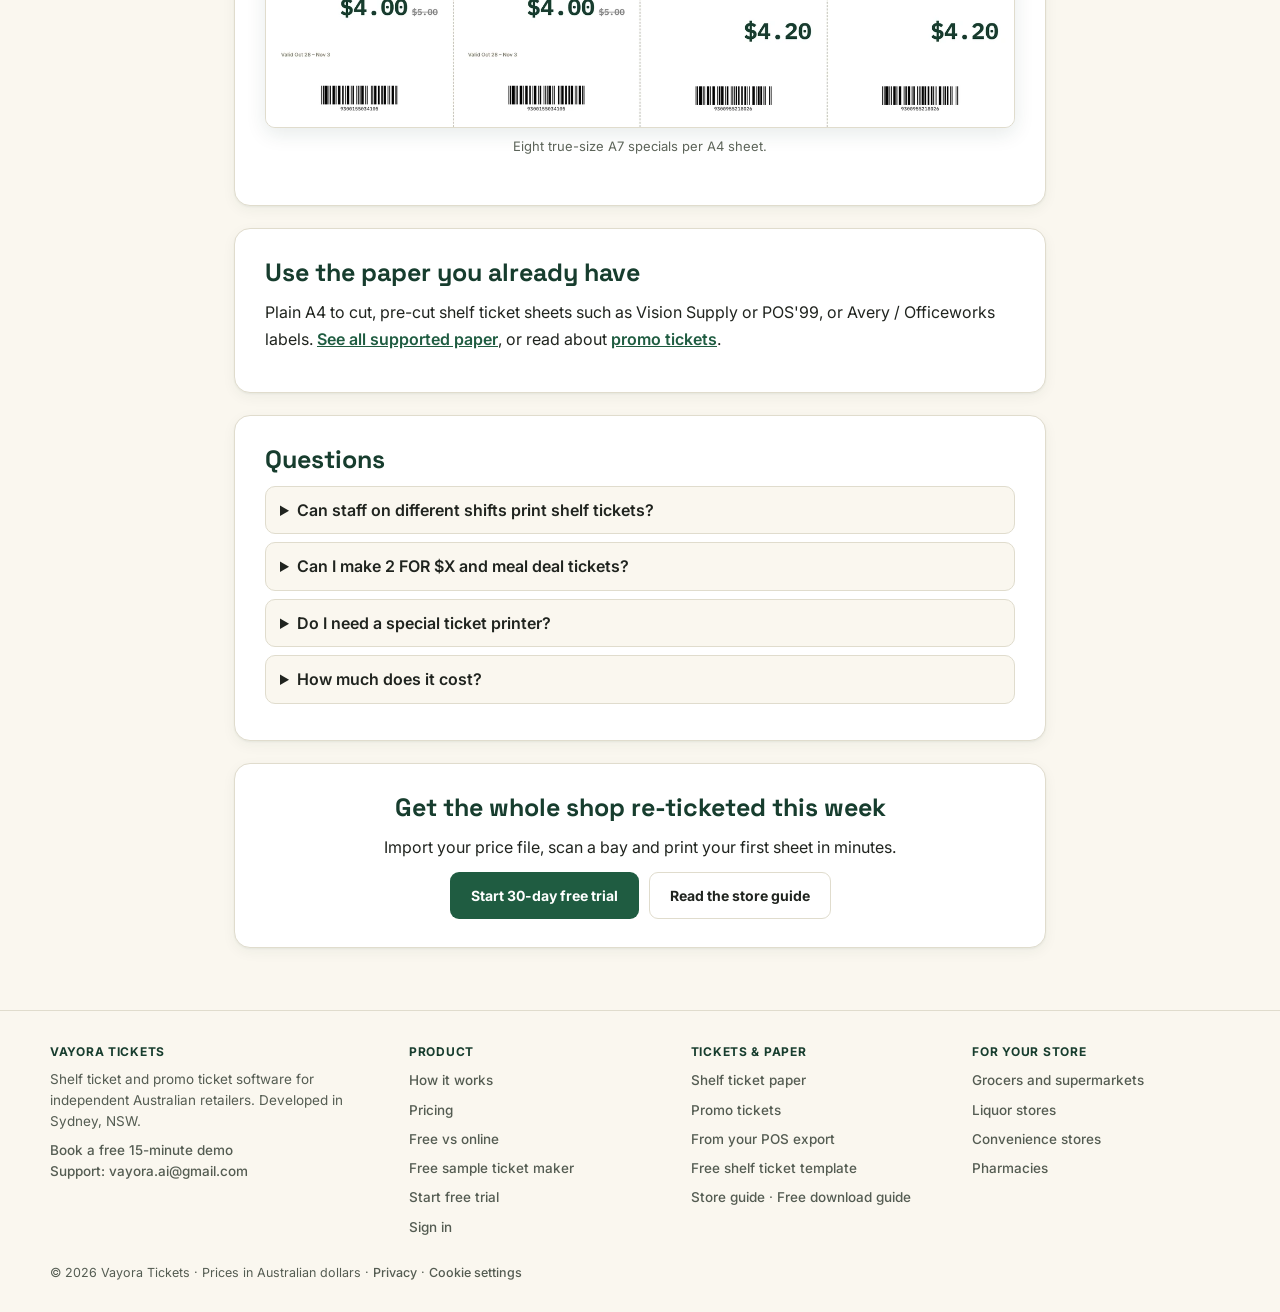
==== commit 5850da42: "Phase 3: /try-a-ticket/ sample ticket maker; consent-gated first/last-touch attribution - Free sampl" ====
--- a/convenience-store-shelf-tickets/index.html
+++ b/convenience-store-shelf-tickets/index.html
@@ -49,6 +49,9 @@
 @media (max-width:860px){footer.site .foot-in{grid-template-columns:1fr 1fr;}}
 @media (max-width:520px){footer.site{padding:28px 20px;}footer.site .foot-in{grid-template-columns:1fr;}}
 @media print{footer.site{display:none;}}
+.try-line{font-size:14px;color:#545c52;margin:12px 0 0;}
+.try-line a{color:#1f5c41;font-weight:600;}
+
 </style>
 <script src="/assets/vt-analytics.js" defer></script>
 </head>
@@ -67,6 +70,7 @@
     <a class="btn ghost" href="/free/Vayora-Tickets-Free.html">Download the free version</a>
     <span class="note">No card needed</span>
   </div>
+  <p class="try-line">Just want to see one first? <a href="/try-a-ticket/">Make and print a free sample ticket</a>. No sign-up.</p>
 </div>
 
 <main>
@@ -128,6 +132,7 @@
         <li><a href="/#how-it-works">How it works</a></li>
         <li><a class="keep" href="/#pricing">Pricing</a></li>
         <li><a href="/#free">Free vs online</a></li>
+        <li><a href="/try-a-ticket/">Free sample ticket maker</a></li>
         <li><a href="https://tickets.vayora.au/?signup=1">Start free trial</a></li>
         <li><a href="https://tickets.vayora.au">Sign in</a></li>
       </ul>
